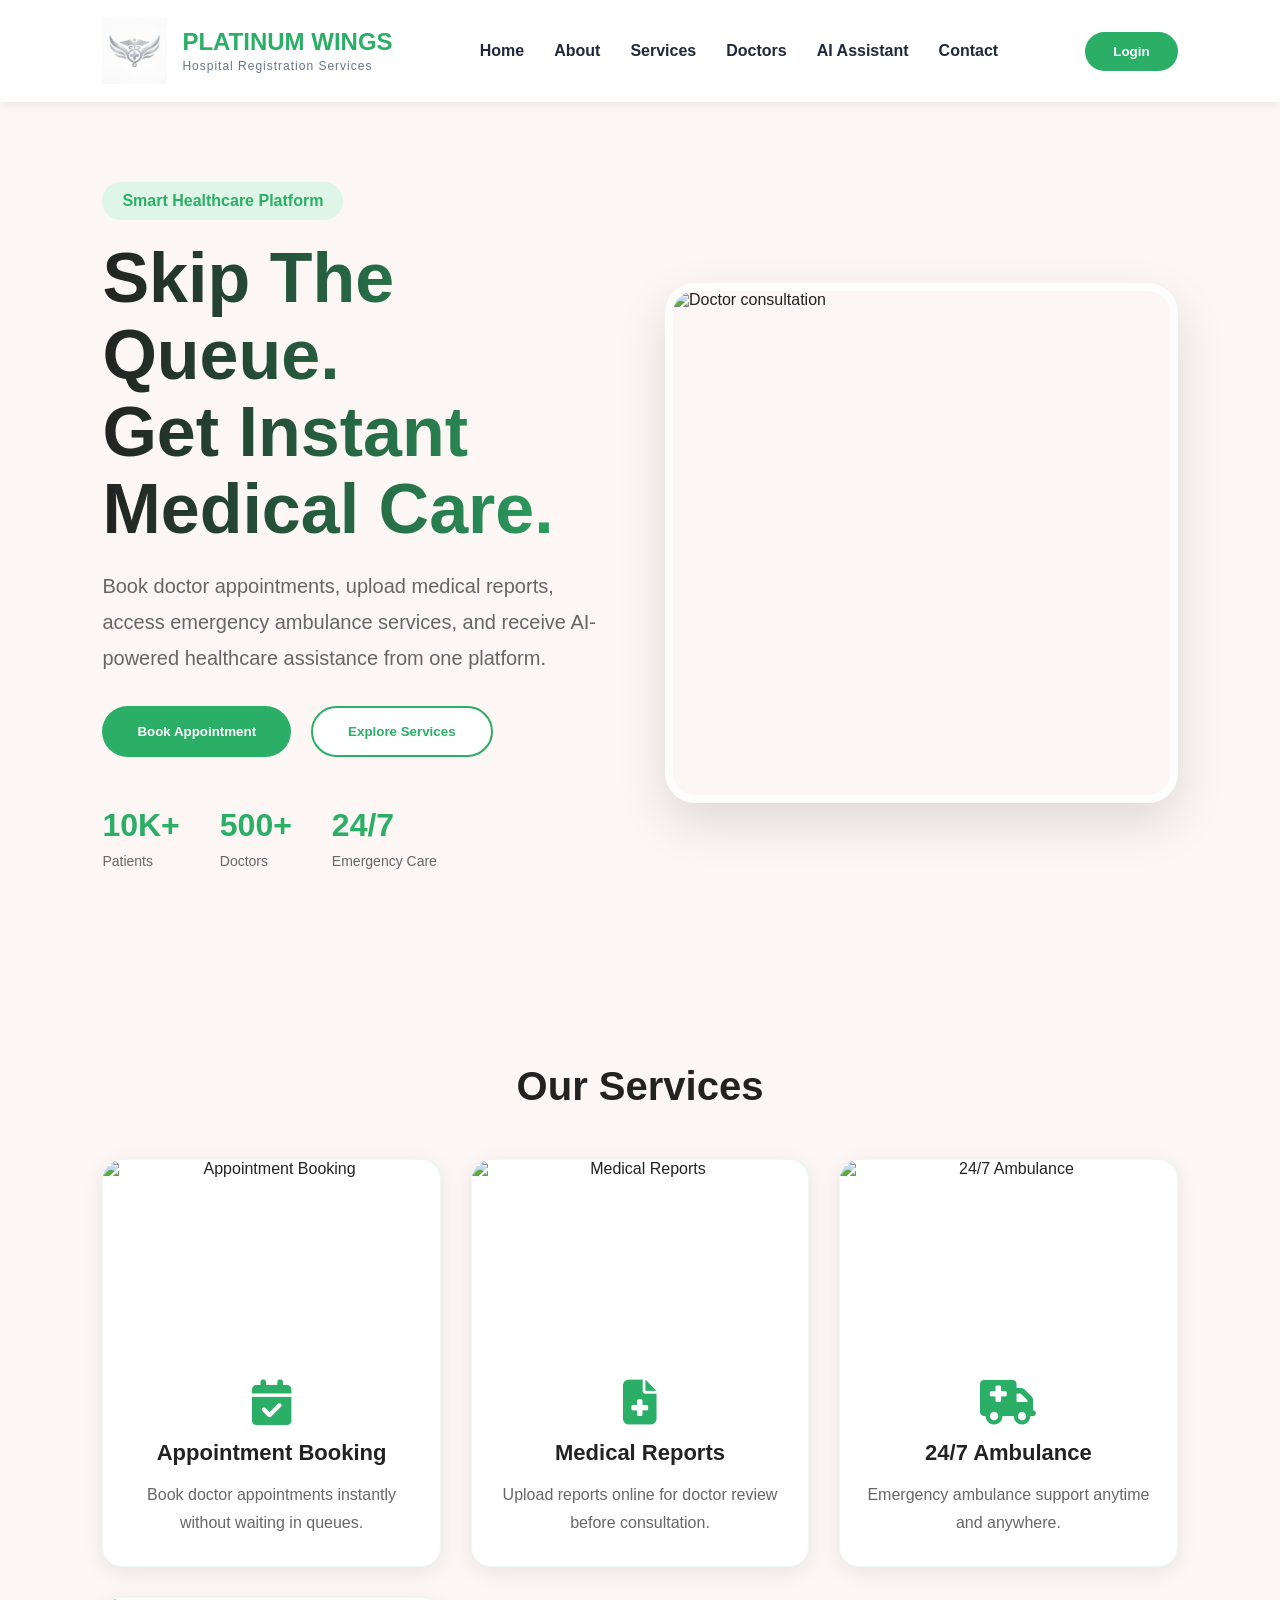
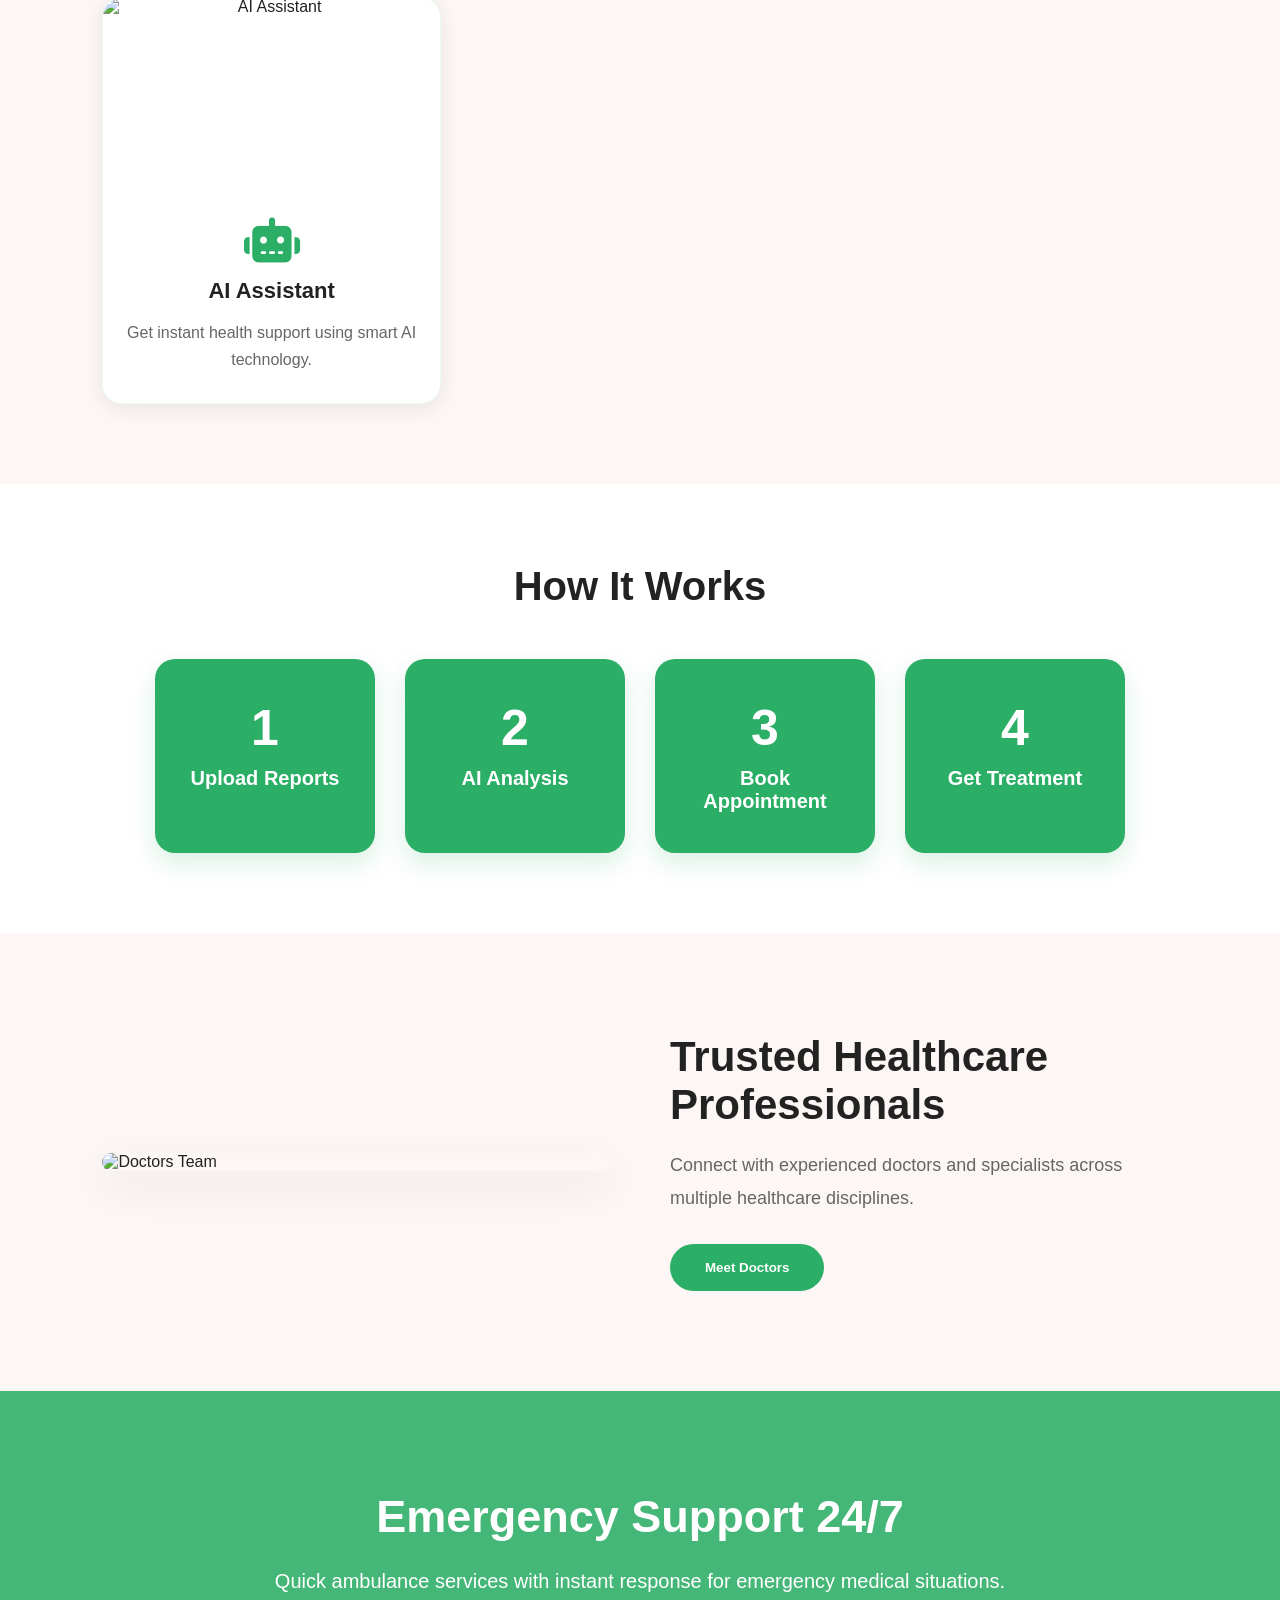
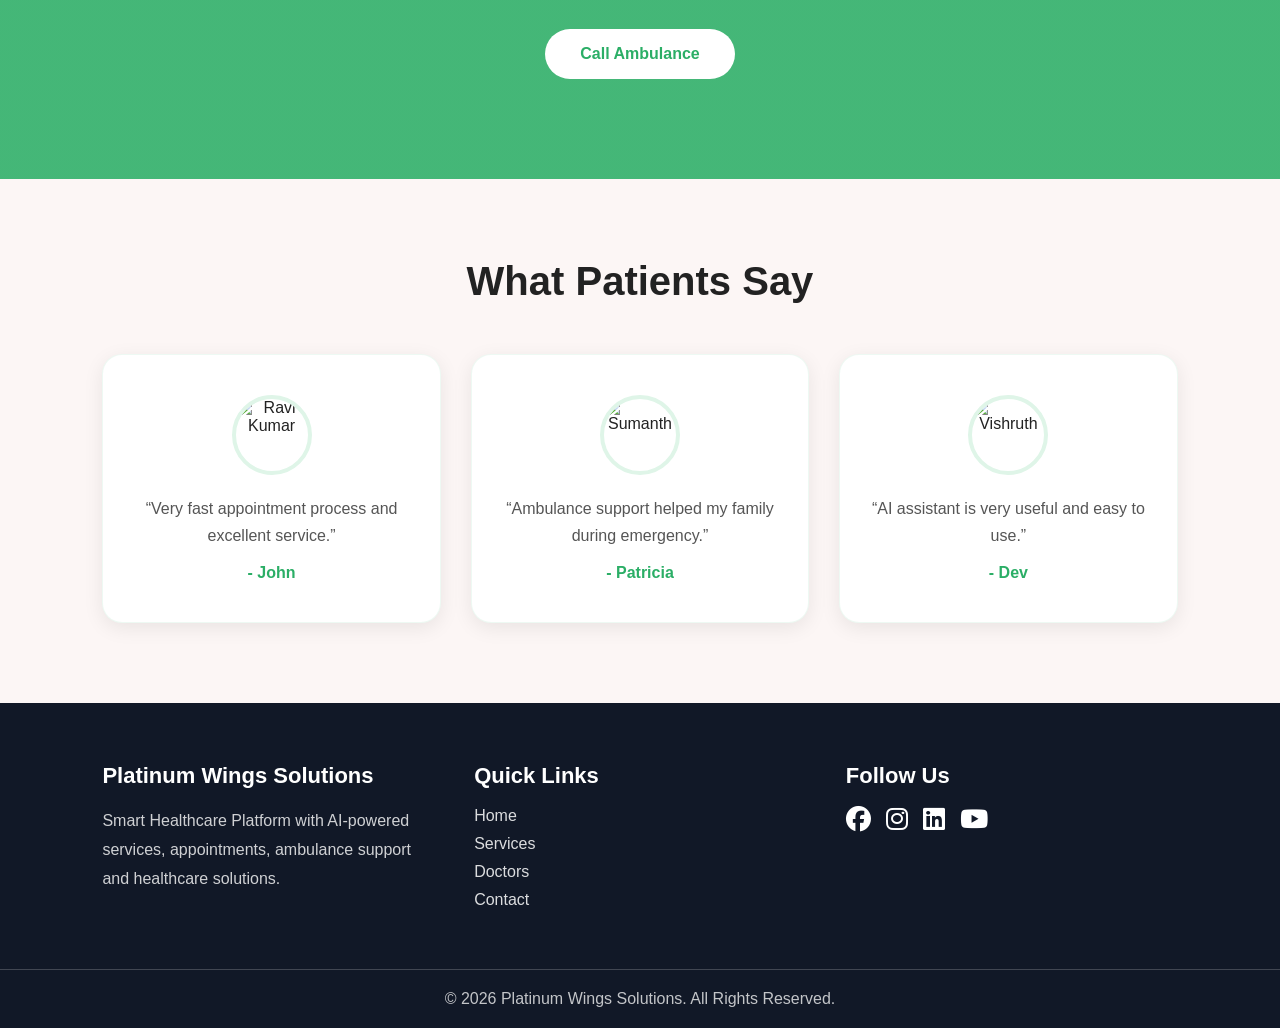
==== index.html @ 183694fa "commit" ====
<!DOCTYPE html>
<html lang="en">
<head>
  <meta charset="UTF-8" />
  <meta name="viewport" content="width=device-width, initial-scale=1.0"/>
  <title>Platinum Wings Solutions</title>

  <!-- CSS -->
  <link rel="stylesheet" href="./CSS/style.css" />

  <!-- Font Awesome -->
  <link rel="stylesheet"
    href="https://cdnjs.cloudflare.com/ajax/libs/font-awesome/6.5.1/css/all.min.css"/>
</head>
<body>

  <!-- NAVBAR -->

    <header>
        <nav class="navbar">

            <div class="logo-section">

                <img src="./RESOURCES/PWS Logo.png" alt="PWS Logo">

                <div>
                    <h2>PLATINUM WINGS</h2>
                    <span>Hospital Registration Services</span>
                </div>

            </div>

            <ul class="nav-links">

                <li><a href="./HTML/index.html">Home</a></li>
                <li><a href="./HTML/about.html">About</a></li>
                <li><a href="./HTML/services.html">Services</a></li>
                <li><a href="./HTML/doctors.html">Doctors</a></li>
                <li><a href="./HTML/ai-assistant.html">AI Assistant</a></li>
                <li><a href="./HTML/contact.html">Contact</a></li>

            </ul>

            <button onclick="window.location.href='./HTML/login.html'" class="nav-btn">
                Login
            </button>

        </nav>
    </header>

  <!-- HERO SECTION -->
  <section class="hero">

    <div class="hero-left">

      <span class="tag">Smart Healthcare Platform</span>

      <h1>
        Skip The Queue.
        <br>
        Get Instant Medical Care.
      </h1>

      <p>
        Book doctor appointments, upload medical reports, access emergency ambulance services,
        and receive AI-powered healthcare assistance from one platform.
      </p>

      <div class="hero-buttons">
        <button class="primary-btn">Book Appointment</button>
        <button class="secondary-btn">Explore Services</button>
      </div>

      <div class="hero-stats">
        <div class="stat">
          <h3>10K+</h3>
          <p>Patients</p>
        </div>

        <div class="stat">
          <h3>500+</h3>
          <p>Doctors</p>
        </div>

        <div class="stat">
          <h3>24/7</h3>
          <p>Emergency Care</p>
        </div>
      </div>

    </div>

    <div class="hero-right">
      <img
        src="https://images.unsplash.com/photo-1576091160550-2173dba999ef?w=1200"
        alt="Doctor consultation"
        class="hero-main-image">
    </div>

  </section>

  <!-- FEATURES -->
  <section class="features">

    <h2>Our Services</h2>

    <div class="feature-container">

      <div class="feature-card">
        <img src="https://images.unsplash.com/photo-1516549655169-df83a0774514?w=1000" alt="Appointment Booking">
        <i class="fa-solid fa-calendar-check"></i>
        <h3>Appointment Booking</h3>
        <p>Book doctor appointments instantly without waiting in queues.</p>
      </div>

      <div class="feature-card">
        <img src="https://images.unsplash.com/photo-1588776814546-1ffcf47267a5?w=1000" alt="Medical Reports">
        <i class="fa-solid fa-file-medical"></i>
        <h3>Medical Reports</h3>
        <p>Upload reports online for doctor review before consultation.</p>
      </div>

      <div class="feature-card">
        <img src="https://images.unsplash.com/photo-1584515933487-779824d29309?w=1000" alt="24/7 Ambulance">
        <i class="fa-solid fa-truck-medical"></i>
        <h3>24/7 Ambulance</h3>
        <p>Emergency ambulance support anytime and anywhere.</p>
      </div>

      <div class="feature-card">
        <img src="https://images.unsplash.com/photo-1677442136019-21780ecad995?w=1000" alt="AI Assistant">
        <i class="fa-solid fa-robot"></i>
        <h3>AI Assistant</h3>
        <p>Get instant health support using smart AI technology.</p>
      </div>

    </div>
  </section>

  <!-- HOW IT WORKS -->
  <section class="steps">

    <h2>How It Works</h2>

    <div class="steps-container">

      <div class="step-box">
        <span>1</span>
        <h3>Upload Reports</h3>
      </div>

      <div class="step-box">
        <span>2</span>
        <h3>AI Analysis</h3>
      </div>

      <div class="step-box">
        <span>3</span>
        <h3>Book Appointment</h3>
      </div>

      <div class="step-box">
        <span>4</span>
        <h3>Get Treatment</h3>
      </div>

    </div>
  </section>

  <!-- DOCTOR SHOWCASE -->
  <section class="doctor-showcase">

    <div class="doctor-image">
      <img src="https://images.unsplash.com/photo-1559839734-2b71ea197ec2?w=1200" alt="Doctors Team">
    </div>

    <div class="doctor-content">
      <h2>Trusted Healthcare Professionals</h2>
      <p>
        Connect with experienced doctors and specialists across multiple healthcare disciplines.
      </p>
      <button class="primary-btn">Meet Doctors</button>
    </div>

  </section>

  <!-- EMERGENCY SECTION -->
  <section class="emergency">

    <div class="emergency-content">
      <h2>Emergency Support 24/7</h2>
      <p>
        Quick ambulance services with instant response for emergency medical situations.
      </p>
      <button class="emergency-btn">Call Ambulance</button>
    </div>

  </section>

  <!-- TESTIMONIALS -->
  <section class="testimonials">

    <h2>What Patients Say</h2>

    <div class="testimonial-container">

      <div class="testimonial-card">
        <img src="https://randomuser.me/api/portraits/men/32.jpg" alt="Ravi Kumar">
        <p>“Very fast appointment process and excellent service.”</p>
        <h4>- John</h4>
      </div>

      <div class="testimonial-card">
        <img src="https://randomuser.me/api/portraits/women/44.jpg" alt="Sumanth">
        <p>“Ambulance support helped my family during emergency.”</p>
        <h4>- Patricia</h4>
      </div>
      
      <div class="testimonial-card">
        <img src="https://randomuser.me/api/portraits/men/65.jpg" alt="Vishruth">
        <p>“AI assistant is very useful and easy to use.”</p>
        <h4>- Dev</h4>
      </div>

    </div>

  </section>

  <!-- FOOTER -->
  <footer>

    <div class="footer-container">

      <div class="footer-about">
        <h3>Platinum Wings Solutions</h3>
        <p>
          Smart Healthcare Platform with AI-powered services, appointments,
          ambulance support and healthcare solutions.
        </p>
      </div>

      <div class="footer-links">
        <h3>Quick Links</h3>
        <ul>
          <li><a href="index.html">Home</a></li>
          <li><a href="./services.html">Services</a></li>
          <li><a href="./doctors.html">Doctors</a></li>
          <li><a href="./contact.html">Contact</a></li>
        </ul>
      </div>

      <div class="footer-social">
        <h3>Follow Us</h3>
        <div class="social-icons">
          <i class="fa-brands fa-facebook"></i>
          <i class="fa-brands fa-instagram"></i>
          <i class="fa-brands fa-linkedin"></i>
          <i class="fa-brands fa-youtube"></i>
        </div>
      </div>

    </div>

    <div class="footer-bottom">
      <p>© 2026 Platinum Wings Solutions. All Rights Reserved.</p>
    </div>

  </footer>

  <!-- JS -->
  <script src="./JS/app.js"></script>

</body>
</html>
---- CSS/style.css ----
*{
    margin:0;
    padding:0;
    box-sizing:border-box;
    font-family:Arial, Helvetica, sans-serif;
}

html{
    scroll-behavior:smooth;
}

body{
    background:#FCF6F5;
    color:#222;
    overflow-x:hidden;
}

img{
    max-width:100%;
    display:block;
}

/* =========================
   NAVBAR
========================= */

.navbar{
    padding:18px 8%;
    background:rgba(255,255,255,0.95);
    backdrop-filter:blur(15px);
    display:flex;
    justify-content:space-between;
    align-items:center;
    box-shadow:0 4px 20px rgba(0,0,0,0.08);
    position:sticky;
    top:0;
    z-index:1000;
}

.logo-section{
    display:flex;
    align-items:center;
    gap:15px;
}

.logo-section img{
    width:65px;
}

.logo-section h2{
    color:#2BAE66;
    font-size:24px;
    font-weight:700;
}

.logo-section span{
    font-size:12px;
    color:#64748b;
    letter-spacing:1px;
}

.nav-links{
    display:flex;
    list-style:none;
    gap:30px;
}

.nav-links a{
    text-decoration:none;
    color:#1e293b;
    font-weight:600;
    transition:0.3s;
}

.nav-links a:hover{
    color:#2BAE66;
}

.nav-btn{
    background:#2BAE66;
    color:white;
    border:none;
    padding:12px 28px;
    border-radius:50px;
    cursor:pointer;
    font-weight:600;
    transition:0.3s;
}

.nav-btn:hover{
    transform:translateY(-3px);
    box-shadow:0 10px 25px rgba(43,174,102,.3);
}

/* HERO */

.hero{
    min-height:90vh;
    display:flex;
    align-items:center;
    justify-content:space-between;
    padding:80px 8%;
    gap:50px;
}

.hero-left{
    width:50%;
}

.tag{
    background:#dff5e8;
    color:#2BAE66;
    padding:10px 20px;
    border-radius:30px;
    display:inline-block;
    margin-bottom:20px;
    font-weight:600;
}

.hero-left h1{
    font-size:70px;
    line-height:1.1;
    margin-bottom:20px;
    background:linear-gradient(to right, #222, #2BAE66);
    background-clip:text;
    -webkit-background-clip:text;
    -webkit-text-fill-color:transparent;
}

.hero-left p{
    font-size:20px;
    line-height:1.8;
    color:#666;
    margin-bottom:30px;
    max-width:650px;
}

.hero-buttons{
    display:flex;
    gap:20px;
    flex-wrap:wrap;
}

.primary-btn{
    background:#2BAE66;
    color:white;
    border:none;
    padding:16px 35px;
    border-radius:40px;
    cursor:pointer;
    font-weight:700;
    transition:0.3s;
}

.secondary-btn{
    background:white;
    border:2px solid #2BAE66;
    color:#2BAE66;
    padding:16px 35px;
    border-radius:40px;
    cursor:pointer;
    font-weight:700;
    transition:0.3s;
}

.primary-btn:hover{
    transform:translateY(-3px);
    box-shadow:0 10px 25px rgba(43,174,102,0.25);
}

.secondary-btn:hover{
    transform:translateY(-3px);
    background:#f2fbf5;
}

.hero-stats{
    display:flex;
    gap:40px;
    margin-top:50px;
    flex-wrap:wrap;
}

.stat h3{
    font-size:32px;
    color:#2BAE66;
}

.stat p{
    font-size:14px;
    margin-top:5px;
    color:#666;
}

.hero-right{
    width:50%;
}

.hero-main-image{
    width:100%;
    min-height:520px;
    border-radius:30px;
    object-fit:cover;
    box-shadow:0 20px 50px rgba(0,0,0,0.12);
    border:8px solid rgba(255,255,255,0.8);
}

/* FEATURES */

.features{
    padding:80px 8%;
    text-align:center;
}

.features h2{
    font-size:40px;
    margin-bottom:50px;
    color:#222;
}

.feature-container{
    display:grid;
    grid-template-columns:repeat(auto-fit,minmax(250px,1fr));
    gap:30px;
}

.feature-card{
    background:white;
    padding:0 0 30px;
    border-radius:20px;
    box-shadow:0 5px 20px rgba(0,0,0,0.08);
    transition:0.3s;
    overflow:hidden;
    border:1px solid rgba(43,174,102,0.08);
}

.feature-card:hover{
    transform:translateY(-10px);
    box-shadow:0 15px 35px rgba(43,174,102,0.15);
}

.feature-card img{
    width:100%;
    height:200px;
    object-fit:cover;
}

.feature-card i{
    font-size:45px;
    color:#2BAE66;
    margin:20px 0 15px;
}

.feature-card h3{
    margin-bottom:15px;
    font-size:22px;
    color:#222;
}

.feature-card p{
    color:#666;
    line-height:1.7;
    padding:0 20px;
}

/* STEPS */

.steps{
    padding:80px 8%;
    background:white;
    text-align:center;
}

.steps h2{
    font-size:40px;
    margin-bottom:50px;
    color:#222;
}

.steps-container{
    display:flex;
    justify-content:center;
    gap:30px;
    flex-wrap:wrap;
}

.step-box{
    background:#2BAE66;
    color:white;
    padding:40px 30px;
    width:220px;
    border-radius:20px;
    box-shadow:0 10px 25px rgba(43,174,102,0.18);
    transition:0.3s;
}

.step-box:hover{
    transform:translateY(-6px);
}

.step-box span{
    font-size:50px;
    font-weight:bold;
    display:block;
    margin-bottom:10px;
}

.step-box h3{
    font-size:20px;
}

/* DOCTOR SHOWCASE */

.doctor-showcase{
    padding:100px 8%;
    display:flex;
    align-items:center;
    gap:60px;
    background:#FCF6F5;
}

.doctor-image{
    flex:1;
}

.doctor-image img{
    width:100%;
    border-radius:25px;
    box-shadow:0 15px 40px rgba(0,0,0,0.08);
    object-fit:cover;
}

.doctor-content{
    flex:1;
}

.doctor-content h2{
    font-size:42px;
    margin-bottom:20px;
    color:#222;
}

.doctor-content p{
    font-size:18px;
    line-height:1.8;
    color:#666;
    margin-bottom:30px;
    max-width:550px;
}

/* EMERGENCY */

.emergency{
    padding:100px 8%;
    background:
        linear-gradient(rgba(43,174,102,0.88), rgba(43,174,102,0.88)),
        url('https://images.unsplash.com/photo-1516574187841-cb9cc2ca948b?w=1600');
    background-size:cover;
    background-position:center;
    color:white;
    text-align:center;
}

.emergency h2{
    font-size:45px;
    margin-bottom:20px;
}

.emergency p{
    font-size:20px;
    margin-bottom:30px;
    line-height:1.8;
    max-width:750px;
    margin-left:auto;
    margin-right:auto;
}

.emergency-btn{
    padding:16px 35px;
    border:none;
    border-radius:35px;
    background:white;
    color:#2BAE66;
    font-weight:bold;
    cursor:pointer;
    font-size:16px;
    transition:0.3s;
}

.emergency-btn:hover{
    transform:translateY(-3px);
    box-shadow:0 10px 25px rgba(0,0,0,0.18);
}

/* TESTIMONIALS */

.testimonials{
    padding:80px 8%;
    text-align:center;
}

.testimonials h2{
    font-size:40px;
    margin-bottom:50px;
    color:#222;
}

.testimonial-container{
    display:grid;
    grid-template-columns:repeat(auto-fit,minmax(280px,1fr));
    gap:30px;
}

.testimonial-card{
    background:white;
    padding:40px 30px;
    border-radius:20px;
    box-shadow:0 5px 20px rgba(0,0,0,0.08);
    text-align:center;
    border:1px solid rgba(43,174,102,0.08);
    transition:0.3s;
}

.testimonial-card:hover{
    transform:translateY(-6px);
}

.testimonial-card img{
    width:80px;
    height:80px;
    border-radius:50%;
    object-fit:cover;
    margin:0 auto 20px;
    border:4px solid #dff5e8;
}

.testimonial-card p{
    font-size:16px;
    line-height:1.7;
    margin-bottom:15px;
    color:#555;
}

.testimonial-card h4{
    color:#2BAE66;
    font-size:16px;
}

/* FOOTER */

footer{
    background:#111827;
    color:white;
    padding-top:60px;
}

.footer-container{
    display:grid;
    grid-template-columns:repeat(auto-fit,minmax(250px,1fr));
    gap:40px;
    padding:0 8% 50px;
}

.footer-container h3{
    margin-bottom:18px;
    font-size:22px;
}

.footer-about p{
    color:rgba(255,255,255,0.8);
    line-height:1.8;
}

.footer-links ul{
    list-style:none;
}

.footer-links ul li{
    margin:10px 0;
}

.footer-links a{
    text-decoration:none;
    color:rgba(255,255,255,0.85);
    transition:0.3s;
}

.footer-links a:hover{
    color:#2BAE66;
}

.social-icons{
    display:flex;
    gap:15px;
    flex-wrap:wrap;
}

.social-icons i{
    font-size:25px;
    cursor:pointer;
    transition:0.3s;
}

.social-icons i:hover{
    color:#2BAE66;
    transform:translateY(-3px);
}

.footer-bottom{
    text-align:center;
    padding:20px;
    border-top:1px solid rgba(255,255,255,0.2);
    color:rgba(255,255,255,0.75);
}

/* RESPONSIVE */

/* =========================
   RESPONSIVE DESIGN
========================= */

/* Tablets */
@media screen and (max-width: 992px){

    .navbar{
        padding:15px 5%;
        flex-direction:column;
        gap:15px;
    }

    .nav-links{
        display:flex;
        flex-wrap:wrap;
        justify-content:center;
        gap:18px;
    }

    .nav-btn{
        padding:10px 24px;
    }

    .hero{
        flex-direction:column;
        text-align:center;
        padding:60px 5%;
        gap:40px;
    }

    .hero-left,
    .hero-right{
        width:100%;
    }

    .hero-left h1{
        font-size:52px;
    }

    .hero-left p{
        margin:auto;
        font-size:18px;
    }

    .hero-buttons,
    .hero-stats{
        justify-content:center;
    }

    .hero-main-image{
        min-height:auto;
    }

    .doctor-showcase{
        flex-direction:column;
        text-align:center;
        padding:80px 5%;
    }

    .doctor-content p{
        margin:auto;
    }

    .feature-container,
    .testimonial-container{
        grid-template-columns:repeat(2,1fr);
    }

    .steps-container{
        gap:20px;
    }

    .emergency h2{
        font-size:36px;
    }
}


/* Mobile */
@media screen and (max-width: 768px){

    .navbar{
        padding:14px 5%;
    }

    .logo-section{
        flex-direction:column;
        text-align:center;
        gap:8px;
    }

    .logo-section img{
        width:55px;
    }

    .logo-section h2{
        font-size:22px;
    }

    .nav-links{
        width:100%;
        justify-content:center;
        gap:14px;
    }

    .nav-links a{
        font-size:14px;
    }

    .nav-btn{
        width:100%;
        max-width:260px;
    }

    .hero{
        padding:50px 5%;
    }

    .hero-left h1{
        font-size:42px;
        line-height:1.15;
    }

    .hero-left p{
        font-size:16px;
        line-height:1.7;
    }

    .hero-buttons{
        flex-direction:column;
        align-items:center;
    }

    .primary-btn,
    .secondary-btn{
        width:100%;
        max-width:300px;
    }

    .hero-stats{
        gap:25px;
    }

    .features,
    .steps,
    .testimonials{
        padding:70px 5%;
    }

    .features h2,
    .steps h2,
    .testimonials h2,
    .doctor-content h2{
        font-size:32px;
    }

    .feature-container,
    .testimonial-container{
        grid-template-columns:1fr;
    }

    .step-box{
        width:100%;
        max-width:320px;
    }

    .doctor-showcase{
        padding:70px 5%;
    }

    .doctor-content p{
        font-size:16px;
    }

    .emergency{
        padding:70px 5%;
    }

    .emergency h2{
        font-size:30px;
    }

    .emergency p{
        font-size:16px;
    }

    .footer-container{
        grid-template-columns:1fr;
        text-align:center;
    }

    .social-icons{
        justify-content:center;
    }
}


/* Small Phones */
@media screen and (max-width: 480px){

    .hero-left h1{
        font-size:34px;
    }

    .hero-left p{
        font-size:15px;
    }

    .features h2,
    .steps h2,
    .testimonials h2,
    .doctor-content h2{
        font-size:28px;
    }

    .emergency h2{
        font-size:26px;
    }

    .stat h3{
        font-size:26px;
    }

    .footer-container{
        padding:0 5% 40px;
    }
}
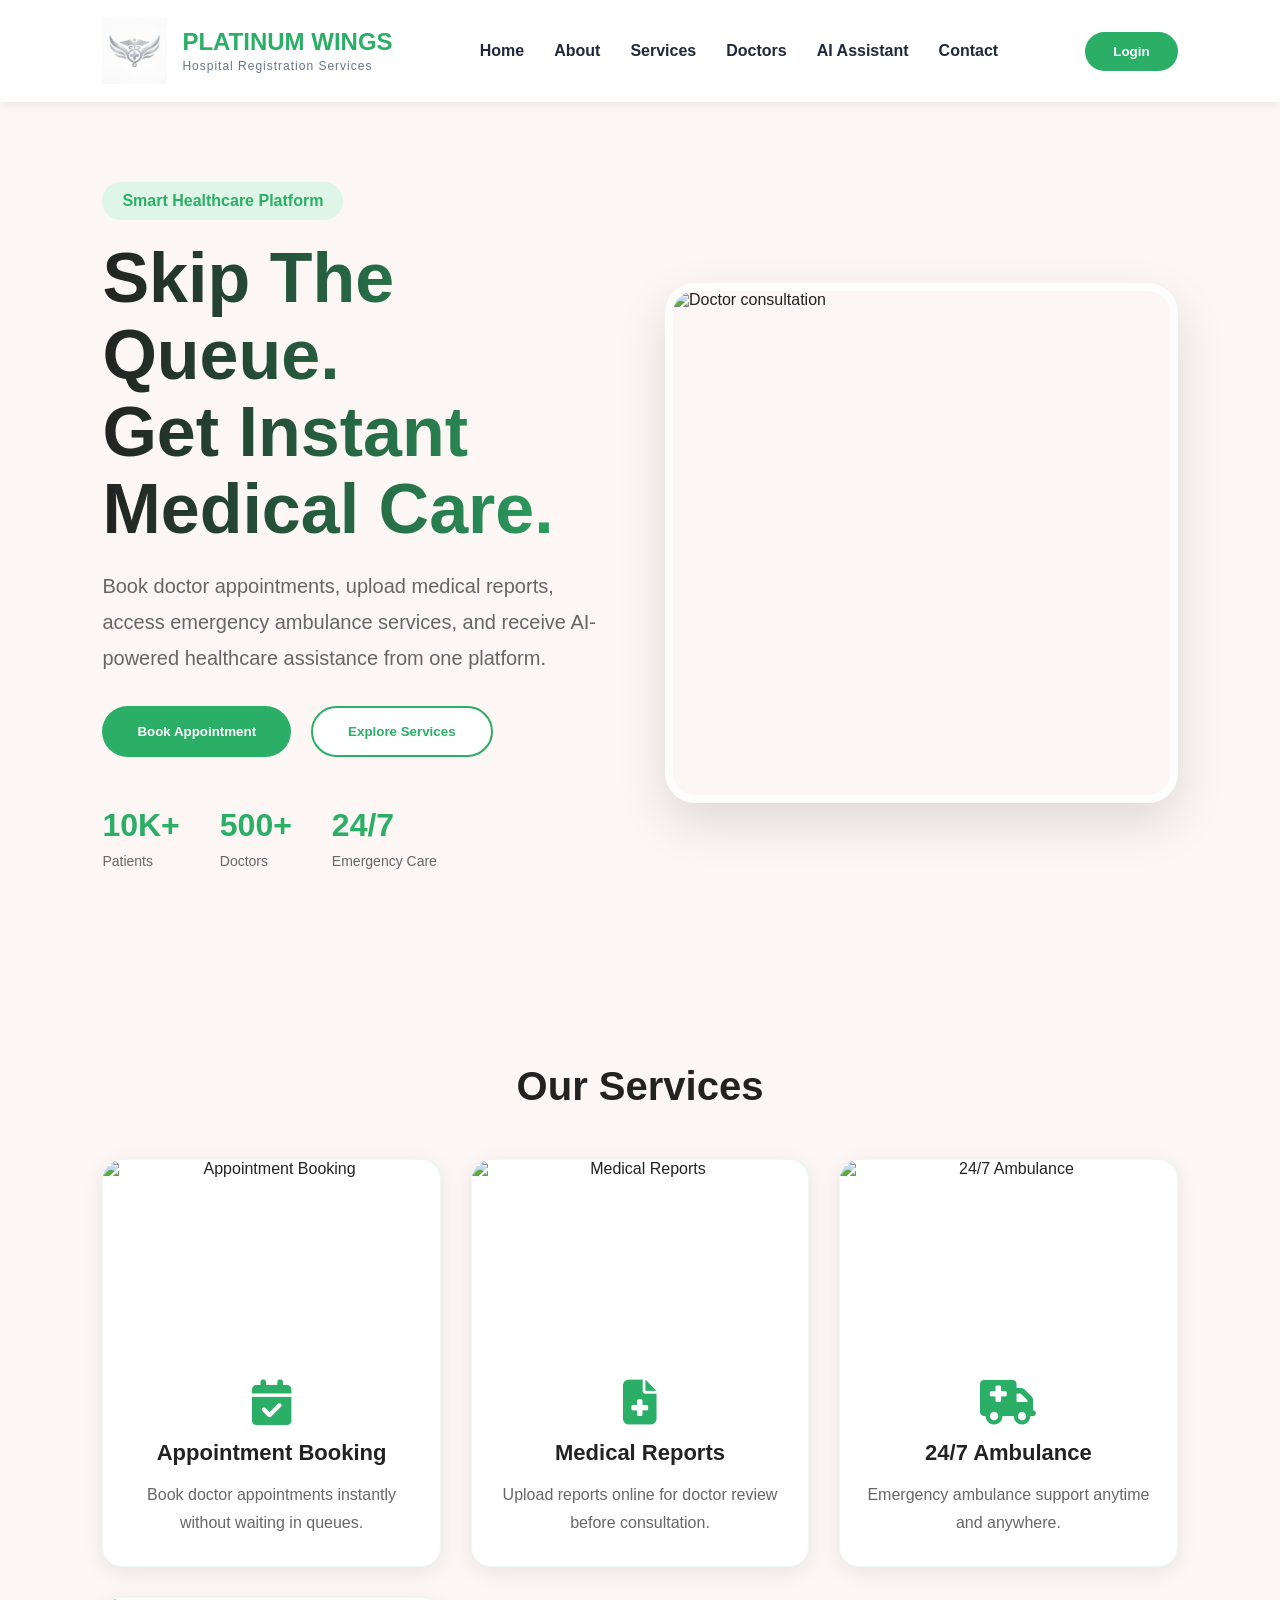
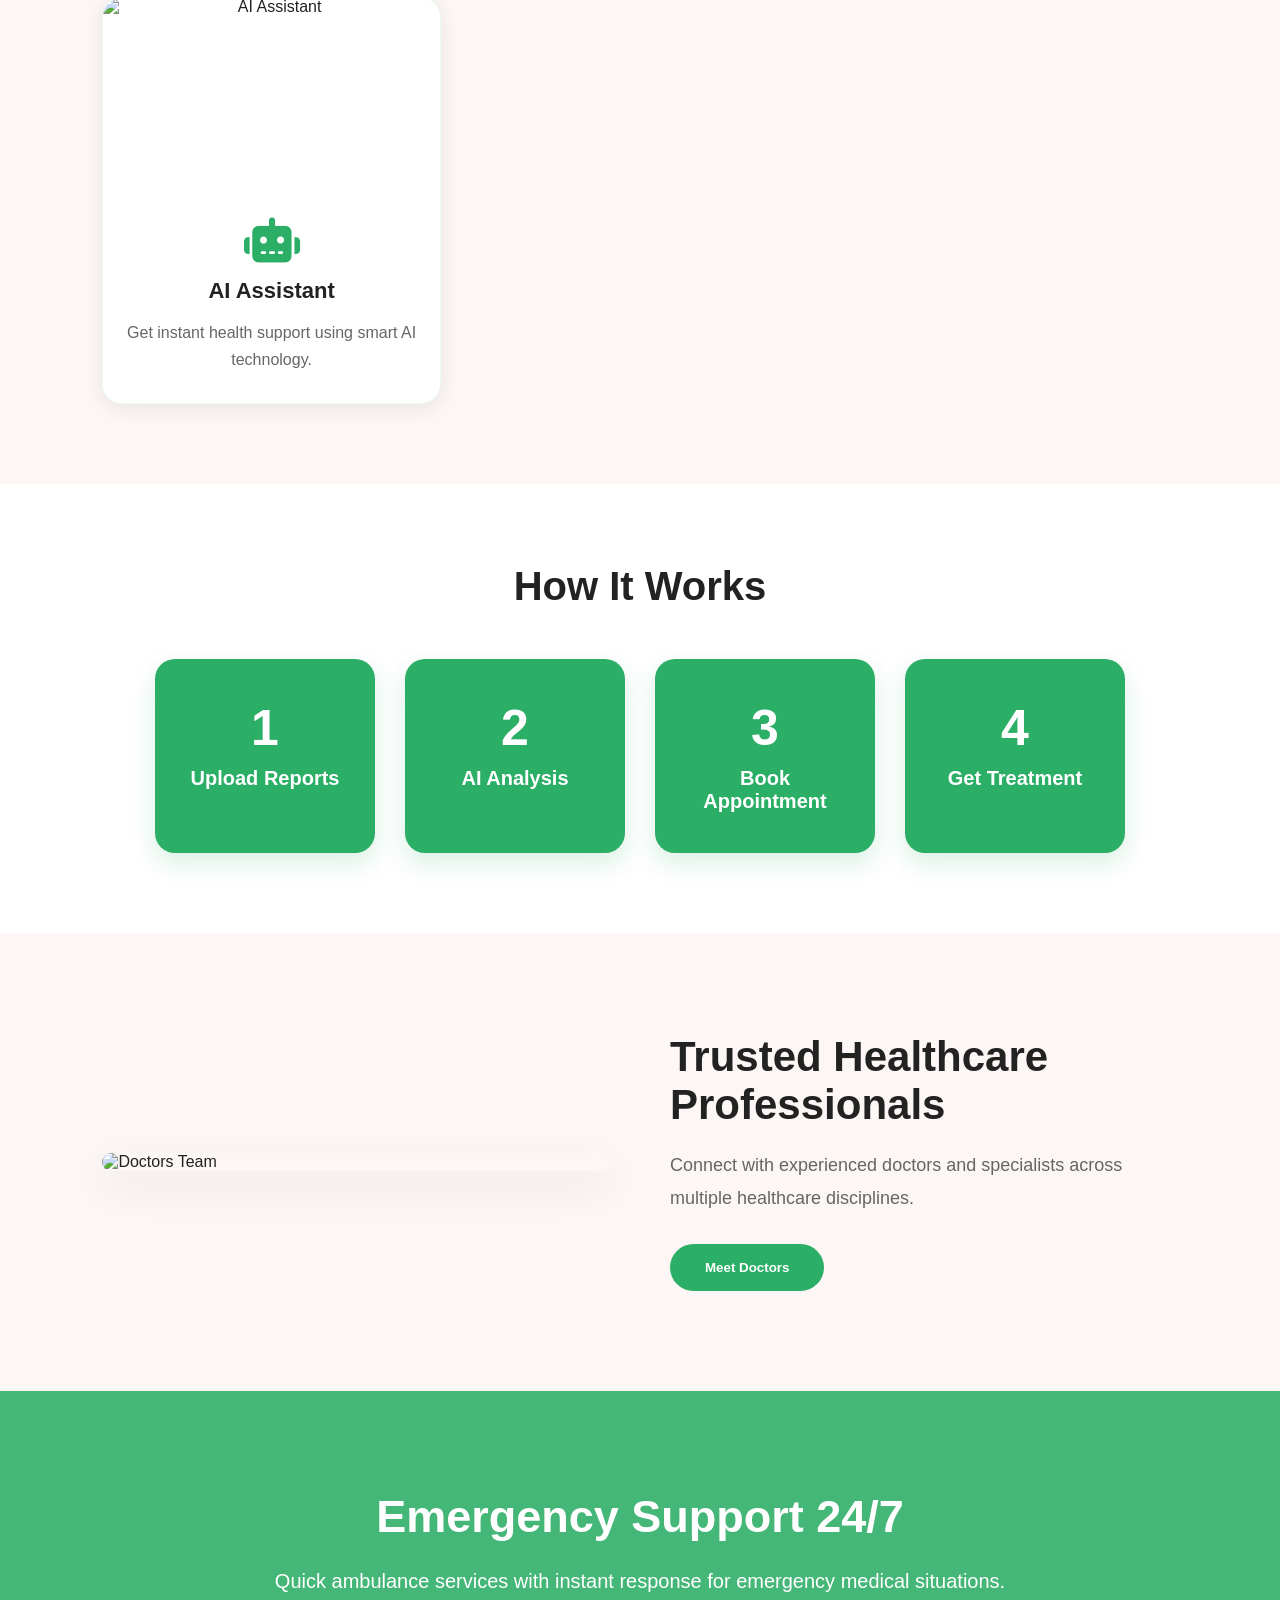
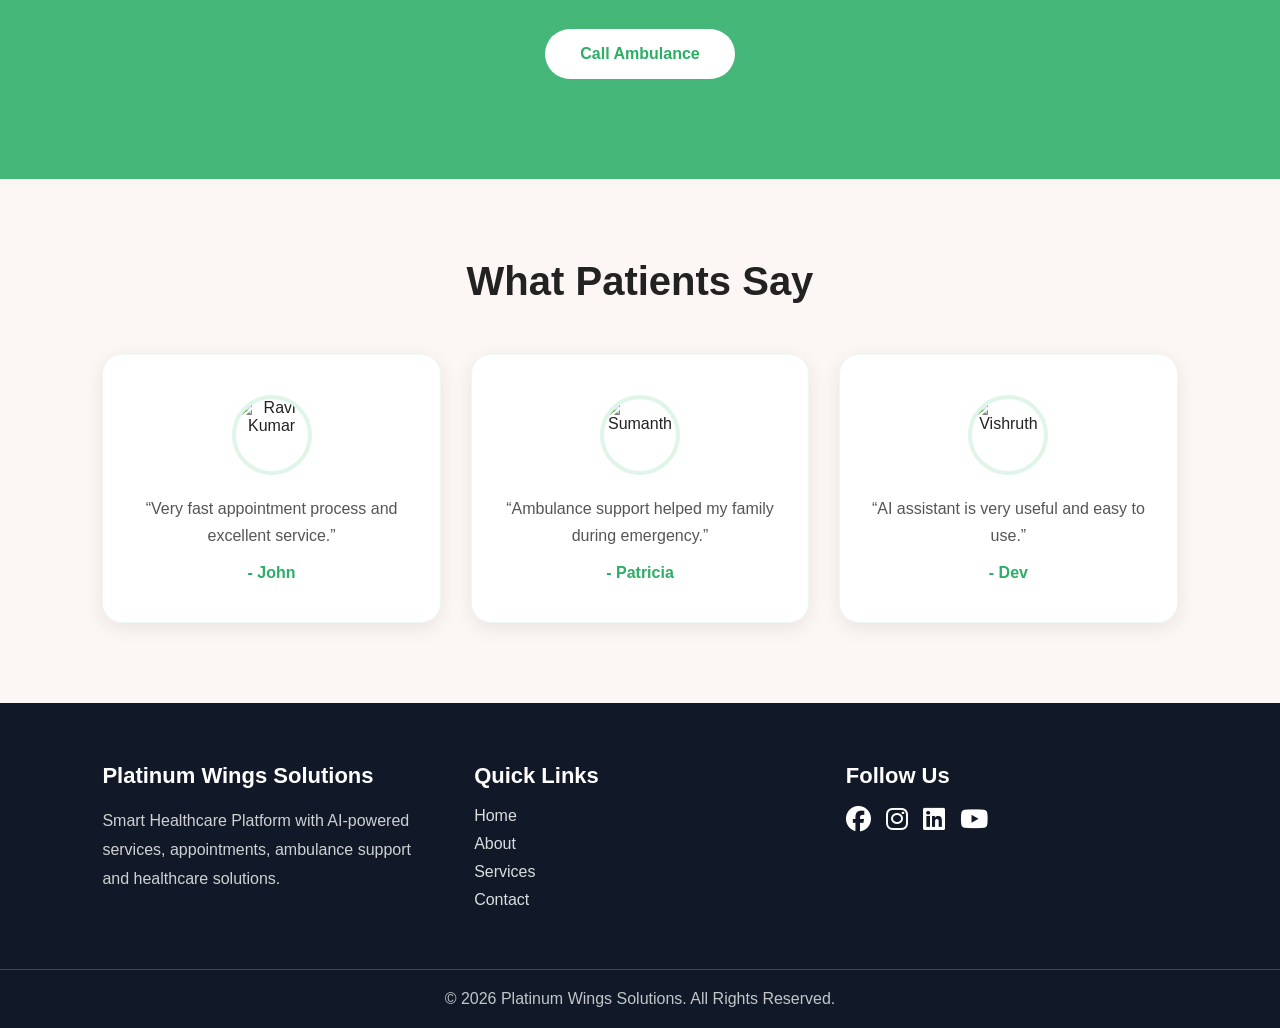
==== commit b81c827c: "service page contribution" ====
--- a/index.html
+++ b/index.html
@@ -32,13 +32,13 @@
 
             <ul class="nav-links">
 
-                <li><a href="./HTML/index.html">Home</a></li>
+                <li><a href="index.html">Home</a></li>
                 <li><a href="./HTML/about.html">About</a></li>
                 <li><a href="./HTML/services.html">Services</a></li>
                 <li><a href="./HTML/doctors.html">Doctors</a></li>
                 <li><a href="./HTML/ai-assistant.html">AI Assistant</a></li>
                 <li><a href="./HTML/contact.html">Contact</a></li>
-
+ 
             </ul>
 
             <button onclick="window.location.href='./HTML/login.html'" class="nav-btn">
@@ -242,10 +242,10 @@
       <div class="footer-links">
         <h3>Quick Links</h3>
         <ul>
-          <li><a href="index.html">Home</a></li>
-          <li><a href="./services.html">Services</a></li>
-          <li><a href="./doctors.html">Doctors</a></li>
-          <li><a href="./contact.html">Contact</a></li>
+                    <li><a href="/index.html">Home</a></li>
+                    <li><a href="/HTML/about.html">About</a></li>
+                    <li><a href="/HTML/services.html">Services</a></li>
+                    <li><a href="/HTML/contact.html">Contact</a></li>
         </ul>
       </div>
 
